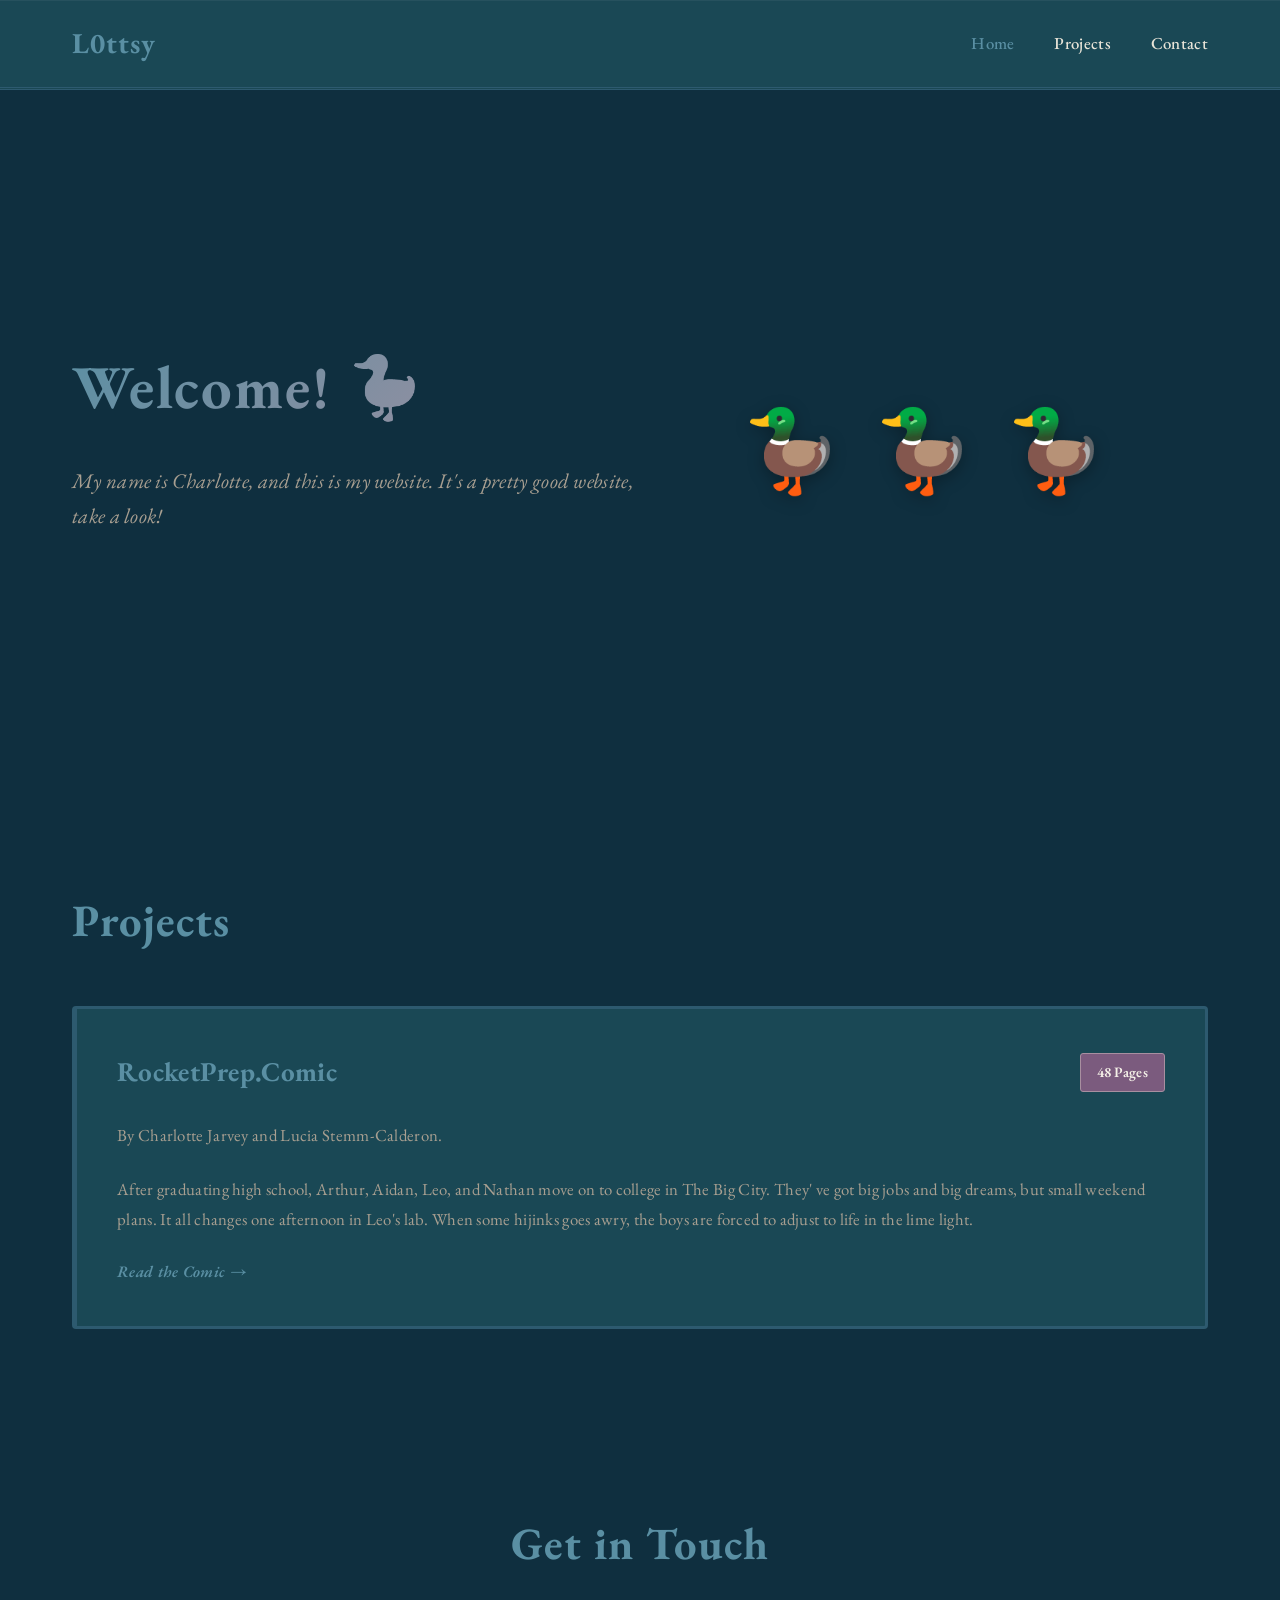
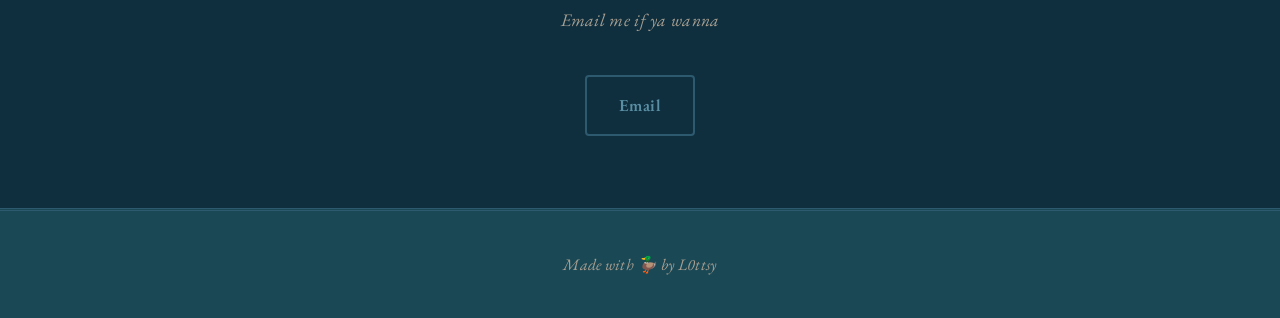
==== index.html @ df95b1f7 "stylization" ====
<!-- Cache buster: 2026-06-23 -->
<!DOCTYPE html>
<html lang="en">
<head>
    <meta charset="UTF-8">
    <meta name="viewport" content="width=device-width, initial-scale=1.0">
    <title>L0ttsy - Creator</title>
    <link rel="stylesheet" href="styles.css?v=2">
</head>
<body>
    <nav class="navbar">
        <div class="nav-container">
            <div class="logo">L0ttsy</div>
            <ul class="nav-links">
                <li><a href="#home" class="active">Home</a></li>
                <li><a href="#projects">Projects</a></li>
                <li><a href="#contact">Contact</a></li>
            </ul>
        </div>
    </nav>

    <section id="home" class="hero">
        <div class="hero-content">
            <h1>Welcome! 🦆</h1>
            <p>My name is Charlotte, and this is my website. It's a pretty good website, take a look!</p>
           
        </div>
        <div class="hero-ducks">
            <span class="duck">🦆</span>
            <span class="duck">🦆</span>
            <span class="duck">🦆</span>
        </div>
    </section>

    <section id="projects" class="projects">
        <h2>Projects</h2>
        <div class="project-card">
            <div class="project-header">
                <h3>RocketPrep.Comic</h3>
                <span class="badge">48 Pages</span>
            </div>
            <p>By Charlotte Jarvey and Lucia Stemm-Calderon.</p>
                
               <p> After graduating high school, Arthur, Aidan, Leo, and Nathan move on to college in The Big City. They' ve got big jobs and big dreams, but small weekend plans. It all changes one afternoon in Leo's lab. When some hijinks goes awry, the boys are forced to adjust to life in the lime light. </p>
            <a href="rocketprep-comic/index.html" class="project-link">Read the Comic →</a>
        </div>
    </section>

    <section id="contact" class="contact">
        <h2>Get in Touch</h2>
        <p>Email me if ya wanna</p>
        <div class="contact-links">
            <a href="mailto:charlottejarvey113@gmail.com">Email</a>
        </div>
    </section>

    <footer>
        <p>Made with 🦆 by L0ttsy</p>
    </footer>
</body>
</html>
---- styles.css ----
@import url('https://fonts.googleapis.com/css2?family=EB+Garamond:ital,wght@0,400;0,500;0,600;0,700;1,400&display=swap');

* {
    margin: 0;
    padding: 0;
    box-sizing: border-box;
}

:root {
    --primary-dark: #0f2f3f;
    --secondary-dark: #1a4855;
    --teal-victorian: #2d5a6f;
    --teal-light: #5a8fa3;
    --purple: #7b5b7e;
    --purple-light: #a88fa0;
    --accent: #2d5a6f;
    --cream: #f5f1e8;
    --text-light: #e8e4d8;
    --text-muted: #a89f91;
}

body {
    font-family: 'EB Garamond', serif;
    background-color: var(--primary-dark);
    color: var(--text-light);
    line-height: 1.7;
    letter-spacing: 0.3px;
}

/* Monospace font for RocketPrep.Comic references */
.rocket-prep-font {
    font-family: 'Courier New', monospace;
    font-weight: 700;
    letter-spacing: 1px;
}

/* Navigation */
.navbar {
    background-color: var(--secondary-dark);
    padding: 1.2rem 0;
    position: sticky;
    top: 0;
    z-index: 100;
    border-bottom: 3px double var(--teal-victorian);
    box-shadow: inset 0 1px 0 rgba(255, 255, 255, 0.05);
}

.nav-container {
    max-width: 1200px;
    margin: 0 auto;
    padding: 0 2rem;
    display: flex;
    justify-content: space-between;
    align-items: center;
}

.logo {
    font-size: 1.8rem;
    font-weight: 700;
    color: var(--teal-light);
    letter-spacing: 1px;
}

.nav-links {
    list-style: none;
    display: flex;
    gap: 2.5rem;
}

.nav-links a {
    color: var(--text-light);
    text-decoration: none;
    transition: color 0.3s ease;
    font-weight: 500;
    font-size: 1.05rem;
}

.nav-links a:hover,
.nav-links a.active {
    color: var(--teal-light);
}

/* Hero Section */
.hero {
    min-height: 80vh;
    display: flex;
    align-items: center;
    justify-content: space-between;
    padding: 4rem 2rem;
    max-width: 1200px;
    margin: 0 auto;
    position: relative;
}

.hero-content {
    flex: 1;
    z-index: 2;
}

.hero h1 {
    font-size: 3.8rem;
    margin-bottom: 1.5rem;
    background: linear-gradient(135deg, var(--teal-light), var(--purple-light));
    -webkit-background-clip: text;
    -webkit-text-fill-color: transparent;
    background-clip: text;
    font-weight: 700;
    letter-spacing: 2px;
}

.hero p {
    font-size: 1.3rem;
    color: var(--text-muted);
    margin-bottom: 2rem;
    font-style: italic;
}

.cta-button {
    display: inline-block;
    padding: 1rem 2.2rem;
    background: linear-gradient(135deg, var(--teal-victorian), var(--teal-light));
    color: var(--cream);
    text-decoration: none;
    border-radius: 4px;
    font-weight: 600;
    transition: transform 0.3s ease, box-shadow 0.3s ease;
    border: 2px solid var(--teal-light);
    font-size: 1.1rem;
    letter-spacing: 0.5px;
}

.cta-button:hover {
    transform: translateY(-3px);
    box-shadow: 0 12px 30px rgba(45, 90, 111, 0.35);
    background: linear-gradient(135deg, var(--teal-light), var(--teal-victorian));
}

/* Duck animation */
.hero-ducks {
    flex: 1;
    display: flex;
    justify-content: center;
    align-items: center;
    gap: 2rem;
    position: relative;
}

.duck {
    font-size: 5rem;
    animation: duck-float 4s ease-in-out infinite;
    filter: drop-shadow(0 4px 8px rgba(0, 0, 0, 0.3));
}

.duck:nth-child(2) {
    animation-delay: 0.7s;
}

.duck:nth-child(3) {
    animation-delay: 1.4s;
}

@keyframes duck-float {
    0%, 100% {
        transform: translateY(0px) rotate(0deg);
    }
    50% {
        transform: translateY(-25px) rotate(2deg);
    }
}

/* Projects Section */
.projects {
    padding: 4.5rem 2rem;
    max-width: 1200px;
    margin: 0 auto;
}

.projects h2 {
    font-size: 2.8rem;
    margin-bottom: 3rem;
    color: var(--teal-light);
    font-weight: 700;
    letter-spacing: 1px;
}

.project-card {
    background-color: var(--secondary-dark);
    padding: 2.5rem;
    border-radius: 4px;
    border-left: 5px solid var(--teal-victorian);
    border: 3px solid var(--teal-victorian);
    border-left: 5px solid var(--teal-victorian);
    transition: transform 0.3s ease, box-shadow 0.3s ease;
    margin-bottom: 2rem;
}

.project-card:hover {
    transform: translateX(10px);
    box-shadow: 0 12px 35px rgba(45, 90, 111, 0.25);
}

.project-header {
    display: flex;
    justify-content: space-between;
    align-items: center;
    margin-bottom: 1.5rem;
}

.project-header h3 {
    font-size: 1.7rem;
    color: var(--teal-light);
    font-weight: 700;
}

.badge {
    background-color: var(--purple);
    padding: 0.4rem 1rem;
    border-radius: 3px;
    font-size: 0.9rem;
    font-weight: 600;
    color: var(--cream);
    border: 1px solid var(--purple-light);
}

.project-card p {
    color: var(--text-muted);
    margin-bottom: 1.5rem;
    line-height: 1.8;
    font-size: 1.05rem;
}

.project-link {
    color: var(--teal-light);
    text-decoration: none;
    font-weight: 600;
    transition: color 0.3s ease;
    font-style: italic;
}

.project-link:hover {
    color: var(--purple-light);
}

/* Contact Section */
.contact {
    padding: 4.5rem 2rem;
    text-align: center;
    max-width: 1200px;
    margin: 0 auto;
}

.contact h2 {
    font-size: 2.8rem;
    margin-bottom: 1.5rem;
    color: var(--teal-light);
    font-weight: 700;
    letter-spacing: 1px;
}

.contact p {
    color: var(--text-muted);
    margin-bottom: 2.5rem;
    font-style: italic;
    font-size: 1.1rem;
}

.contact-links {
    display: flex;
    gap: 1.5rem;
    justify-content: center;
    flex-wrap: wrap;
}

.contact-links a {
    padding: 0.9rem 2rem;
    border: 2px solid var(--teal-victorian);
    color: var(--teal-light);
    text-decoration: none;
    border-radius: 4px;
    transition: all 0.3s ease;
    font-weight: 600;
    font-size: 1.05rem;
    letter-spacing: 0.5px;
}

.contact-links a:hover {
    background-color: var(--teal-victorian);
    color: var(--cream);
    box-shadow: 0 8px 20px rgba(45, 90, 111, 0.3);
    transform: translateY(-2px);
}

/* Footer */
footer {
    background-color: var(--secondary-dark);
    padding: 2.5rem;
    text-align: center;
    color: var(--text-muted);
    border-top: 3px double var(--teal-victorian);
    font-style: italic;
}

/* Responsive */
@media (max-width: 768px) {
    .hero {
        flex-direction: column;
        text-align: center;
    }

    .hero h1 {
        font-size: 2.5rem;
    }

    .hero-ducks {
        margin-top: 2rem;
    }

    .duck {
        font-size: 3.5rem;
    }

    .nav-links {
        gap: 1.5rem;
    }

    .project-header {
        flex-direction: column;
        align-items: flex-start;
        gap: 0.5rem;
    }

    .projects h2,
    .contact h2 {
        font-size: 2rem;
    }
}
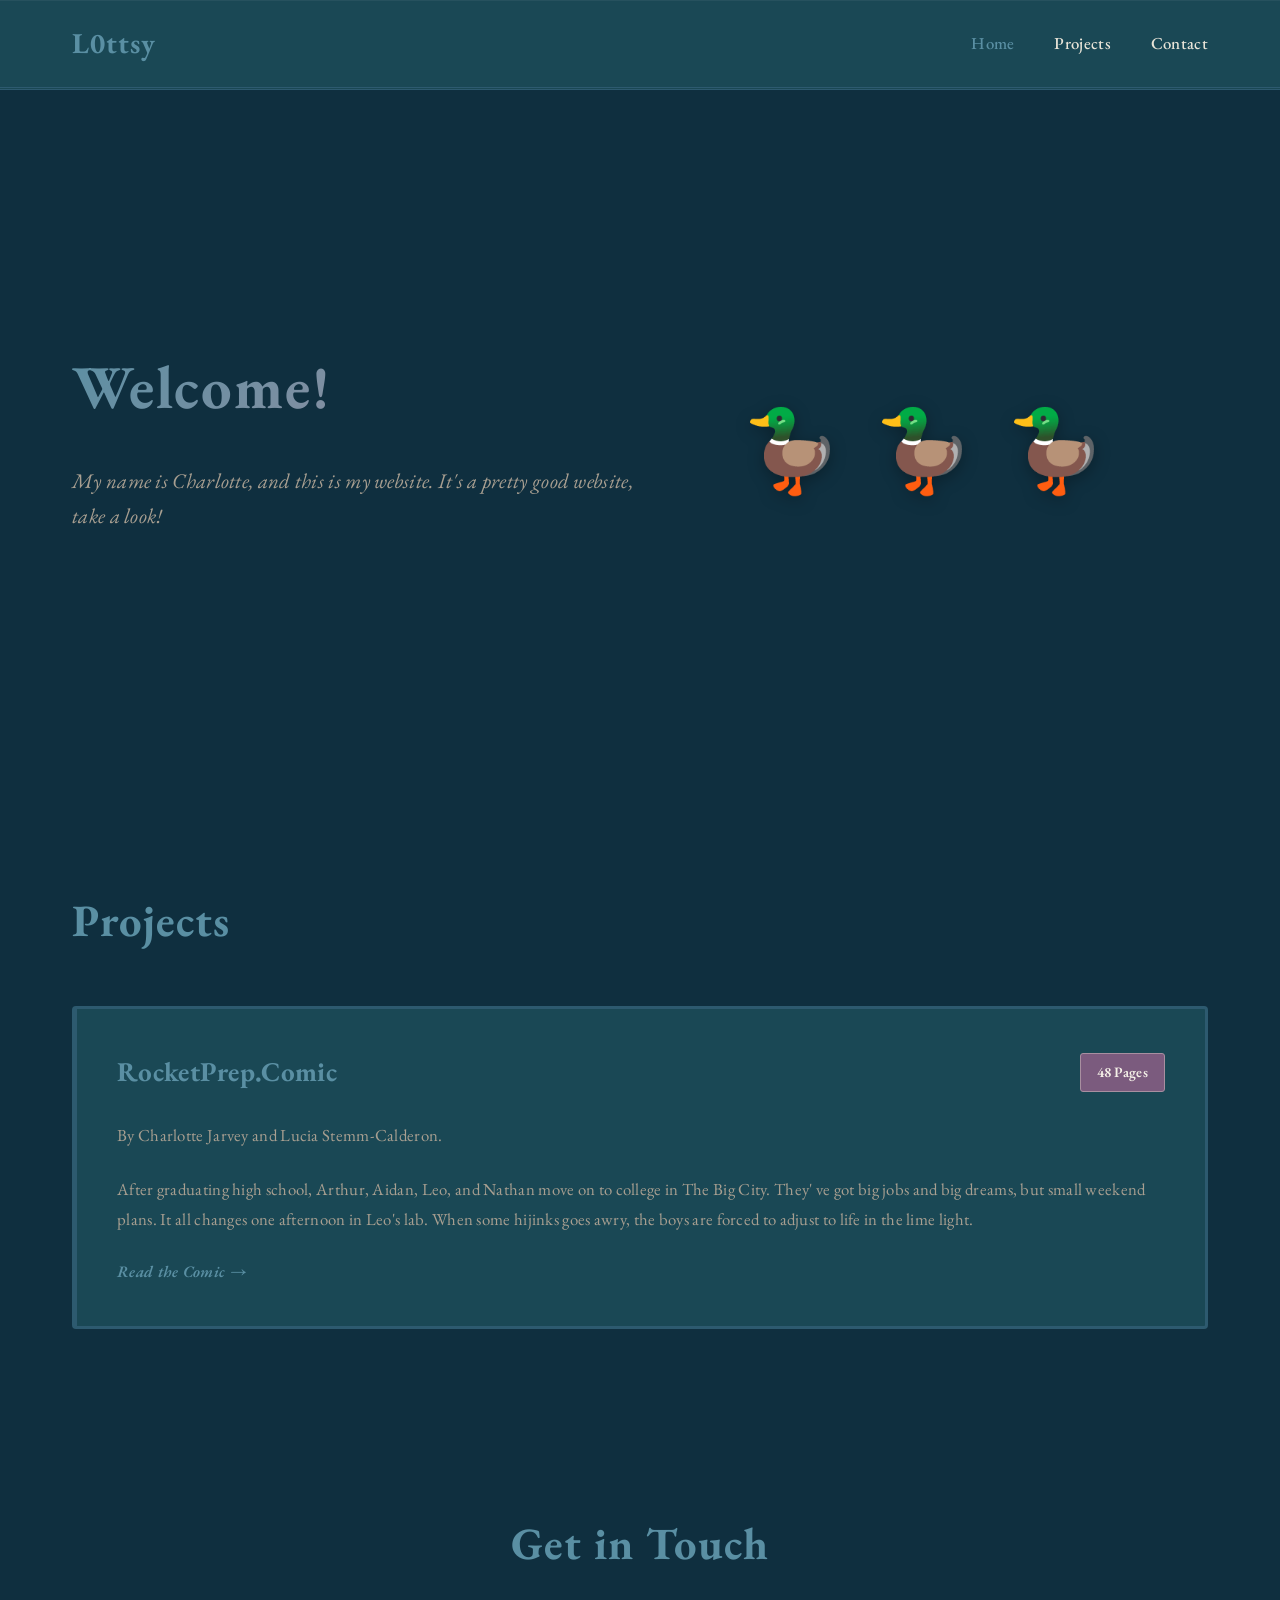
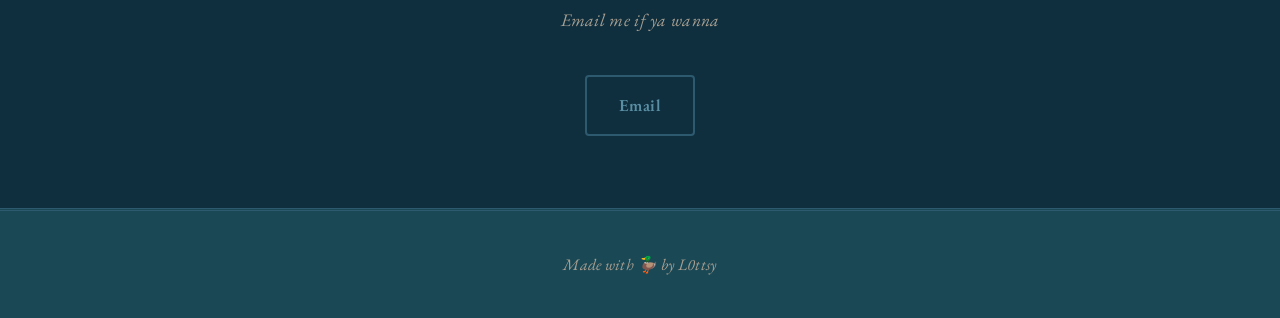
==== commit f3aca9e7: "delted duck" ====
--- a/index.html
+++ b/index.html
@@ -21,7 +21,7 @@
 
     <section id="home" class="hero">
         <div class="hero-content">
-            <h1>Welcome! 🦆</h1>
+            <h1>Welcome!</h1>
             <p>My name is Charlotte, and this is my website. It's a pretty good website, take a look!</p>
            
         </div>
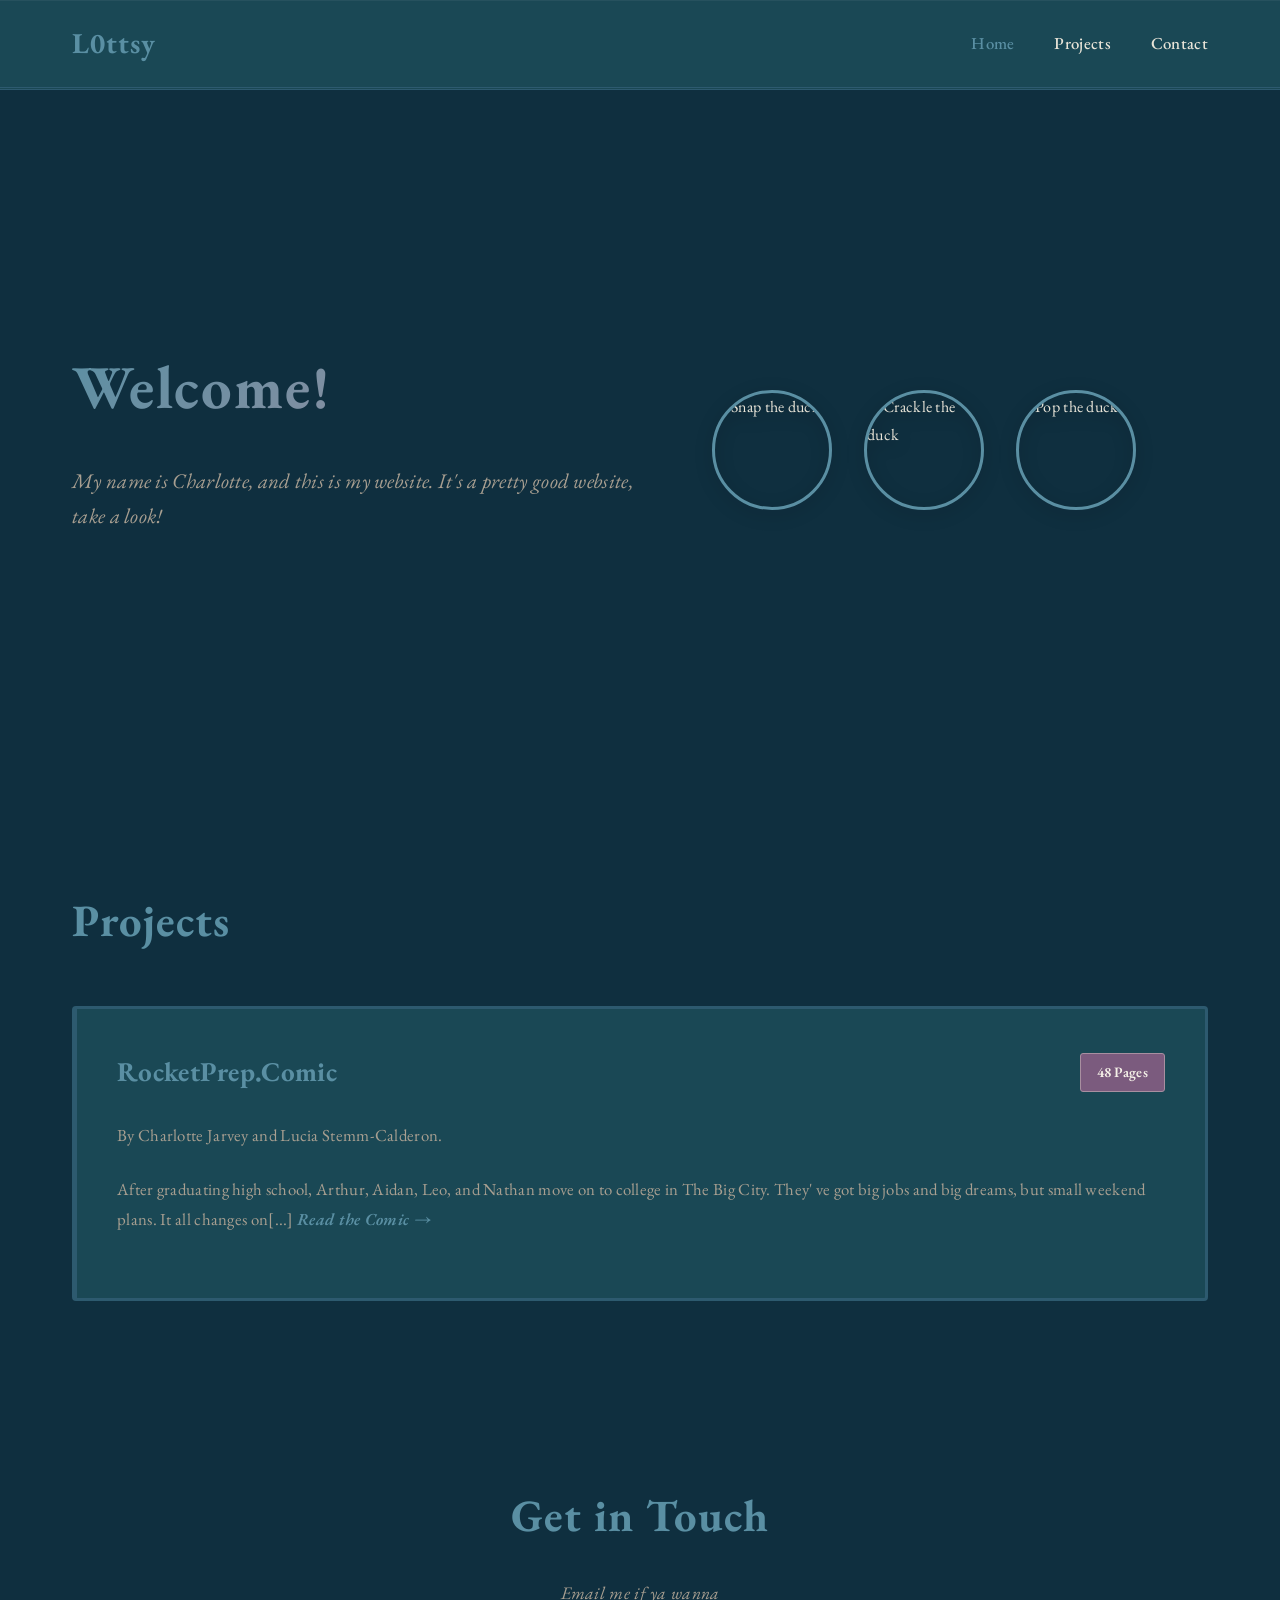
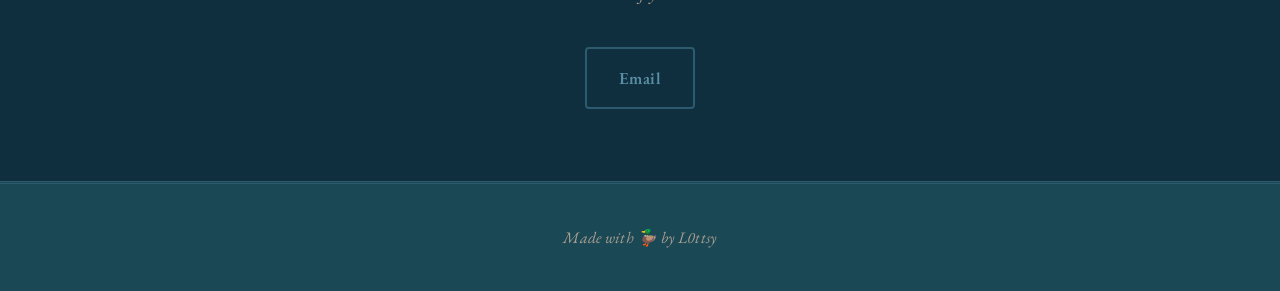
==== commit 8b0e12f8: "Major updates: real duck images, fixed mobile flipbook, single page covers, and admin Q&A panel" ====
--- a/index.html
+++ b/index.html
@@ -1,11 +1,11 @@
-<!-- Cache buster: 2026-06-23 -->
+<!-- Cache buster: 2026-06-23-v3 -->
 <!DOCTYPE html>
 <html lang="en">
 <head>
     <meta charset="UTF-8">
     <meta name="viewport" content="width=device-width, initial-scale=1.0">
-    <title>L0ttsy - Creator</title>
-    <link rel="stylesheet" href="styles.css?v=2">
+    <title>Charlotte Jarvey</title>
+    <link rel="stylesheet" href="styles.css?v=5">
 </head>
 <body>
     <nav class="navbar">
@@ -26,9 +26,9 @@
            
         </div>
         <div class="hero-ducks">
-            <span class="duck">🦆</span>
-            <span class="duck">🦆</span>
-            <span class="duck">🦆</span>
+            <img src="images/snap.jpeg" alt="Snap the duck" class="duck-img">
+            <img src="images/crackle.jpeg" alt="Crackle the duck" class="duck-img">
+            <img src="images/pop.jpeg" alt="Pop the duck" class="duck-img">
         </div>
     </section>
 
@@ -41,7 +41,7 @@
             </div>
             <p>By Charlotte Jarvey and Lucia Stemm-Calderon.</p>
                 
-               <p> After graduating high school, Arthur, Aidan, Leo, and Nathan move on to college in The Big City. They' ve got big jobs and big dreams, but small weekend plans. It all changes one afternoon in Leo's lab. When some hijinks goes awry, the boys are forced to adjust to life in the lime light. </p>
+               <p> After graduating high school, Arthur, Aidan, Leo, and Nathan move on to college in The Big City. They' ve got big jobs and big dreams, but small weekend plans. It all changes on[...]
             <a href="rocketprep-comic/index.html" class="project-link">Read the Comic →</a>
         </div>
     </section>
@@ -58,4 +58,4 @@
         <p>Made with 🦆 by L0ttsy</p>
     </footer>
 </body>
-</html>
+</html>
--- a/styles.css
+++ b/styles.css
@@ -135,7 +135,7 @@
     background: linear-gradient(135deg, var(--teal-light), var(--teal-victorian));
 }
 
-/* Duck animation */
+/* Duck images */
 .hero-ducks {
     flex: 1;
     display: flex;
@@ -145,17 +145,26 @@
     position: relative;
 }
 
-.duck {
-    font-size: 5rem;
+.duck-img {
+    width: 120px;
+    height: 120px;
+    object-fit: cover;
+    border-radius: 50%;
+    border: 3px solid var(--teal-light);
     animation: duck-float 4s ease-in-out infinite;
     filter: drop-shadow(0 4px 8px rgba(0, 0, 0, 0.3));
-}
-
-.duck:nth-child(2) {
+    transition: transform 0.3s ease;
+}
+
+.duck-img:hover {
+    transform: scale(1.05);
+}
+
+.duck-img:nth-child(2) {
     animation-delay: 0.7s;
 }
 
-.duck:nth-child(3) {
+.duck-img:nth-child(3) {
     animation-delay: 1.4s;
 }
 
@@ -315,8 +324,9 @@
         margin-top: 2rem;
     }
 
-    .duck {
-        font-size: 3.5rem;
+    .duck-img {
+        width: 100px;
+        height: 100px;
     }
 
     .nav-links {
@@ -333,4 +343,4 @@
     .contact h2 {
         font-size: 2rem;
     }
-}
+}
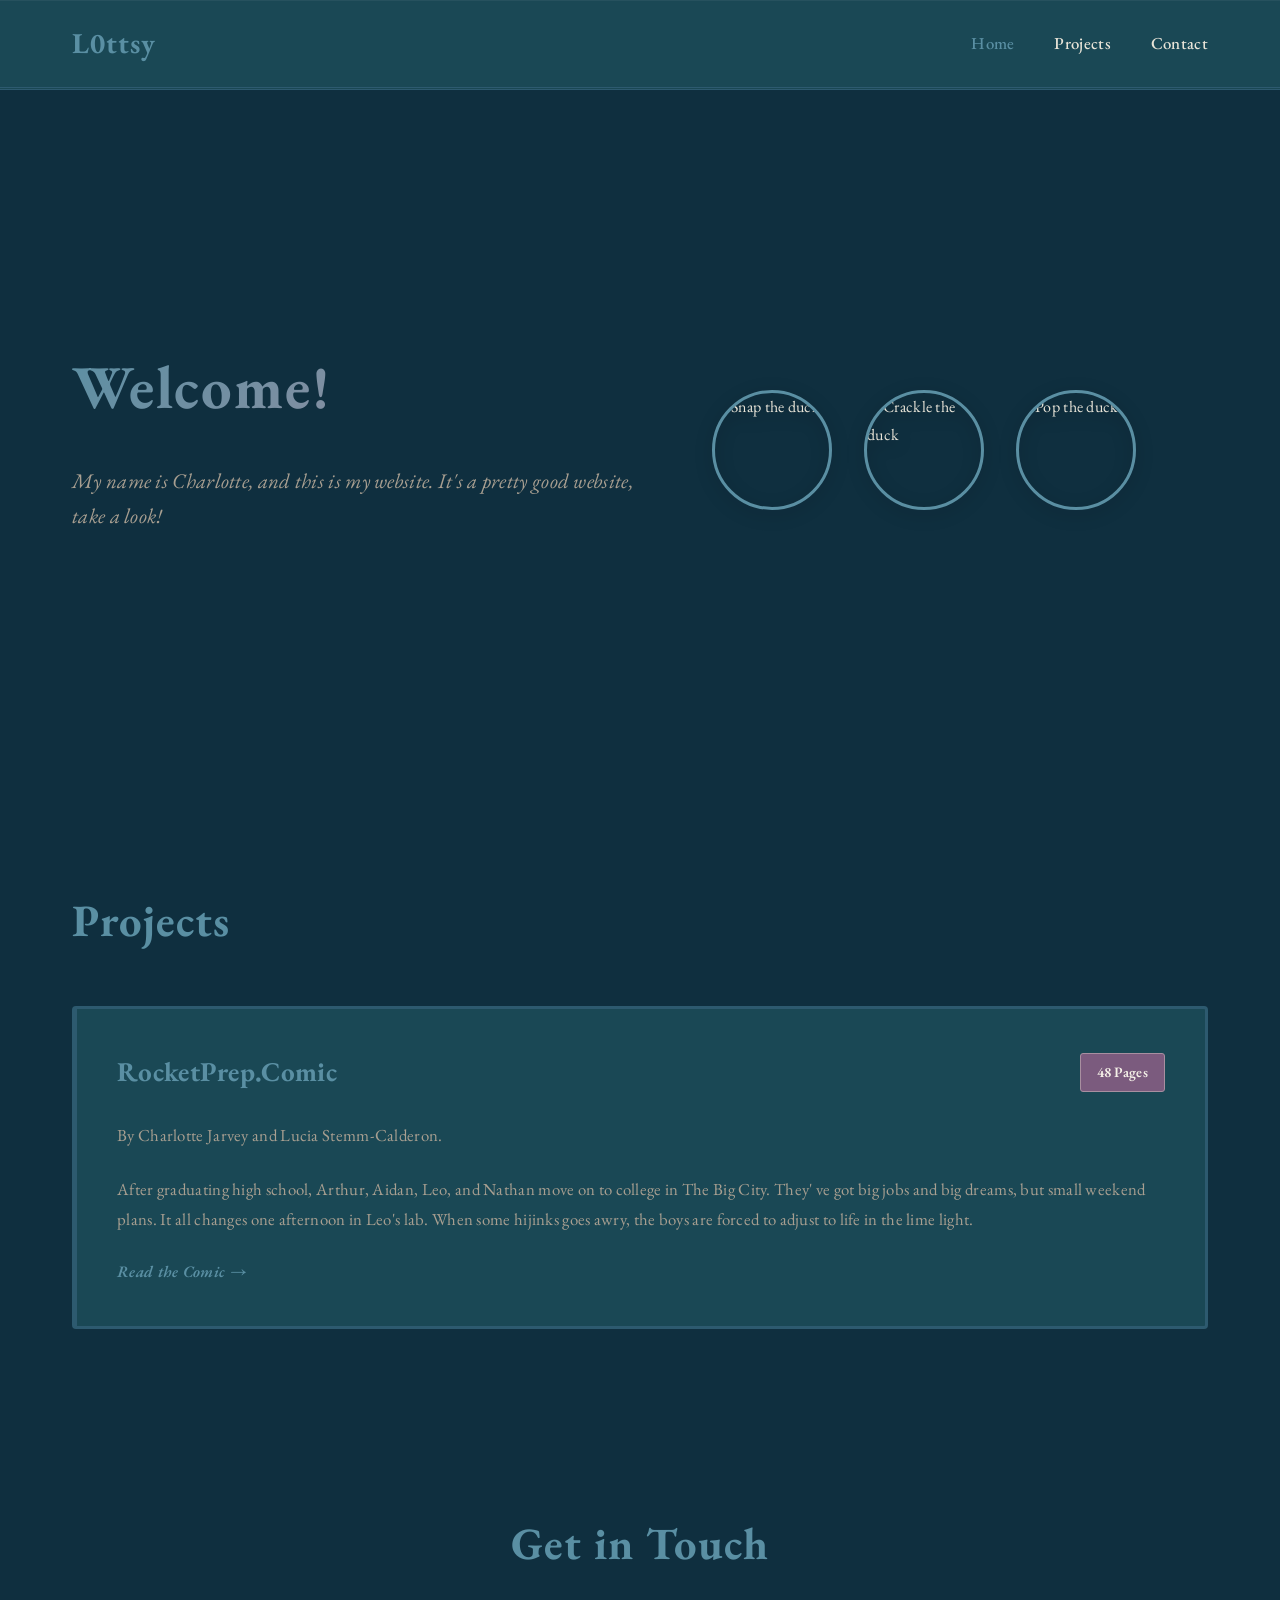
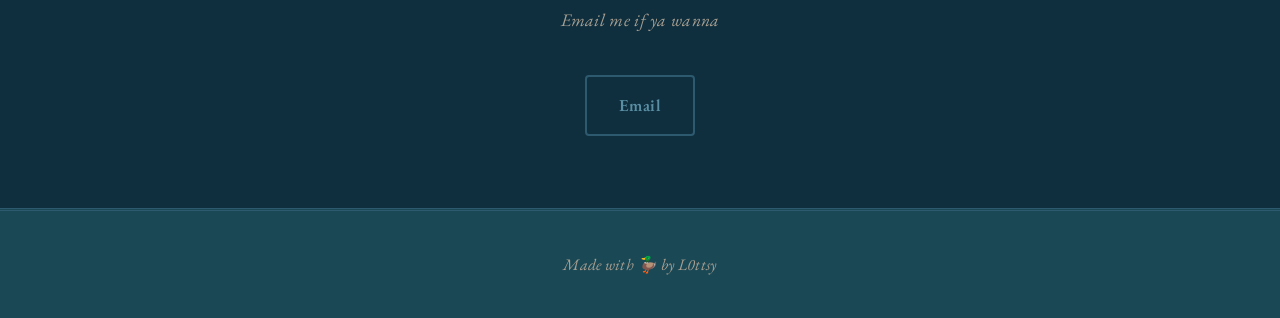
==== commit ad87b2ce: "Update index.html" ====
--- a/index.html
+++ b/index.html
@@ -41,7 +41,9 @@
             </div>
             <p>By Charlotte Jarvey and Lucia Stemm-Calderon.</p>
                 
-               <p> After graduating high school, Arthur, Aidan, Leo, and Nathan move on to college in The Big City. They' ve got big jobs and big dreams, but small weekend plans. It all changes on[...]
+              <p> After graduating high school, Arthur, Aidan, Leo, and Nathan move on to college in The Big City. 
+                  They' ve got big jobs and big dreams, but small weekend plans. It all changes one afternoon in Leo's lab. 
+                  When some hijinks goes awry, the boys are forced to adjust to life in the lime light. </p>
             <a href="rocketprep-comic/index.html" class="project-link">Read the Comic →</a>
         </div>
     </section>
@@ -58,4 +60,4 @@
         <p>Made with 🦆 by L0ttsy</p>
     </footer>
 </body>
-</html>+</html>
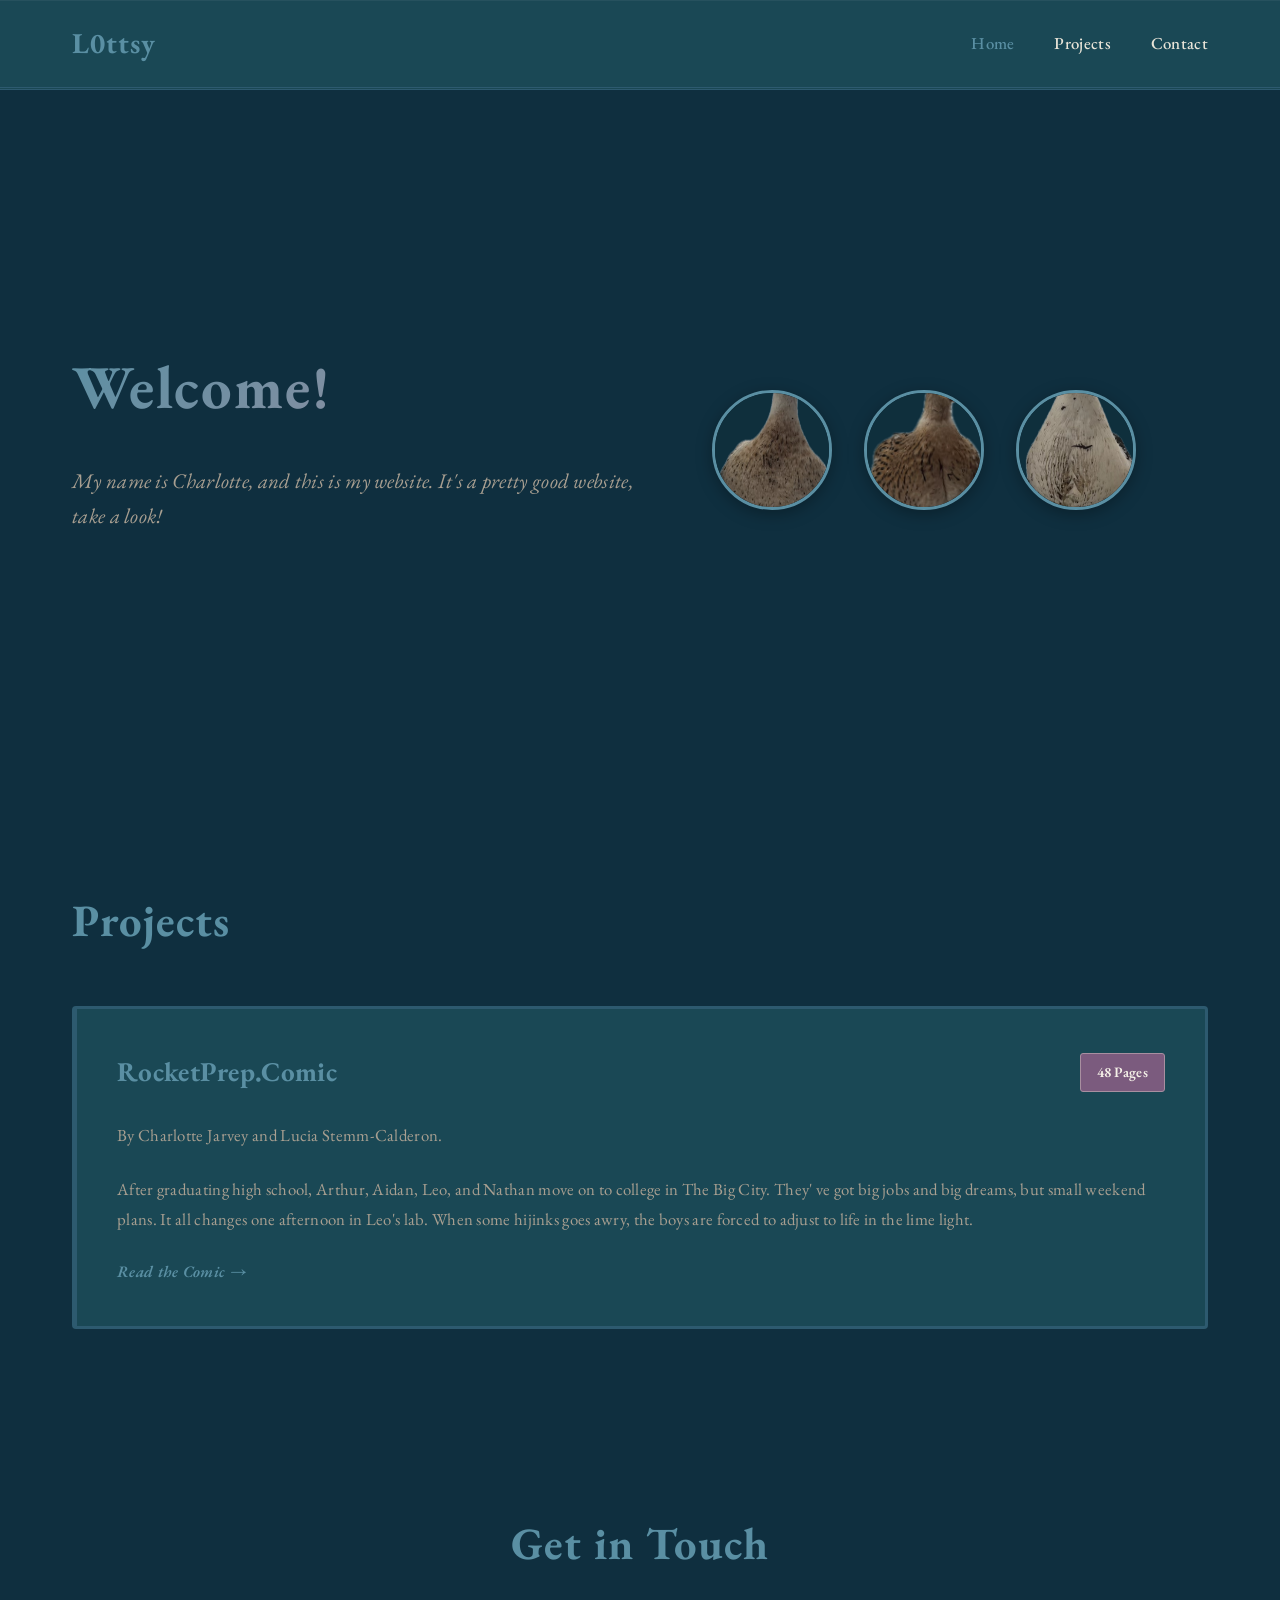
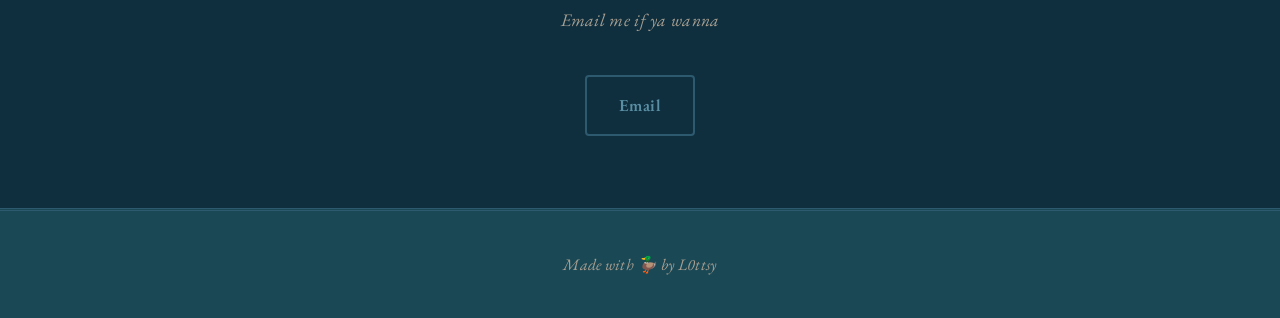
==== commit c166ee42: "Update index.html" ====
--- a/index.html
+++ b/index.html
@@ -26,9 +26,9 @@
            
         </div>
         <div class="hero-ducks">
-            <img src="images/snap.jpeg" alt="Snap the duck" class="duck-img">
-            <img src="images/crackle.jpeg" alt="Crackle the duck" class="duck-img">
-            <img src="images/pop.jpeg" alt="Pop the duck" class="duck-img">
+        <img src="images/snap.jpg" alt="Snap the duck" class="duck-img">
+        <img src="images/crackle.jpg" alt="Crackle the duck" class="duck-img">
+        <img src="images/pop.jpg" alt="Pop the duck" class="duck-img">
         </div>
     </section>
 
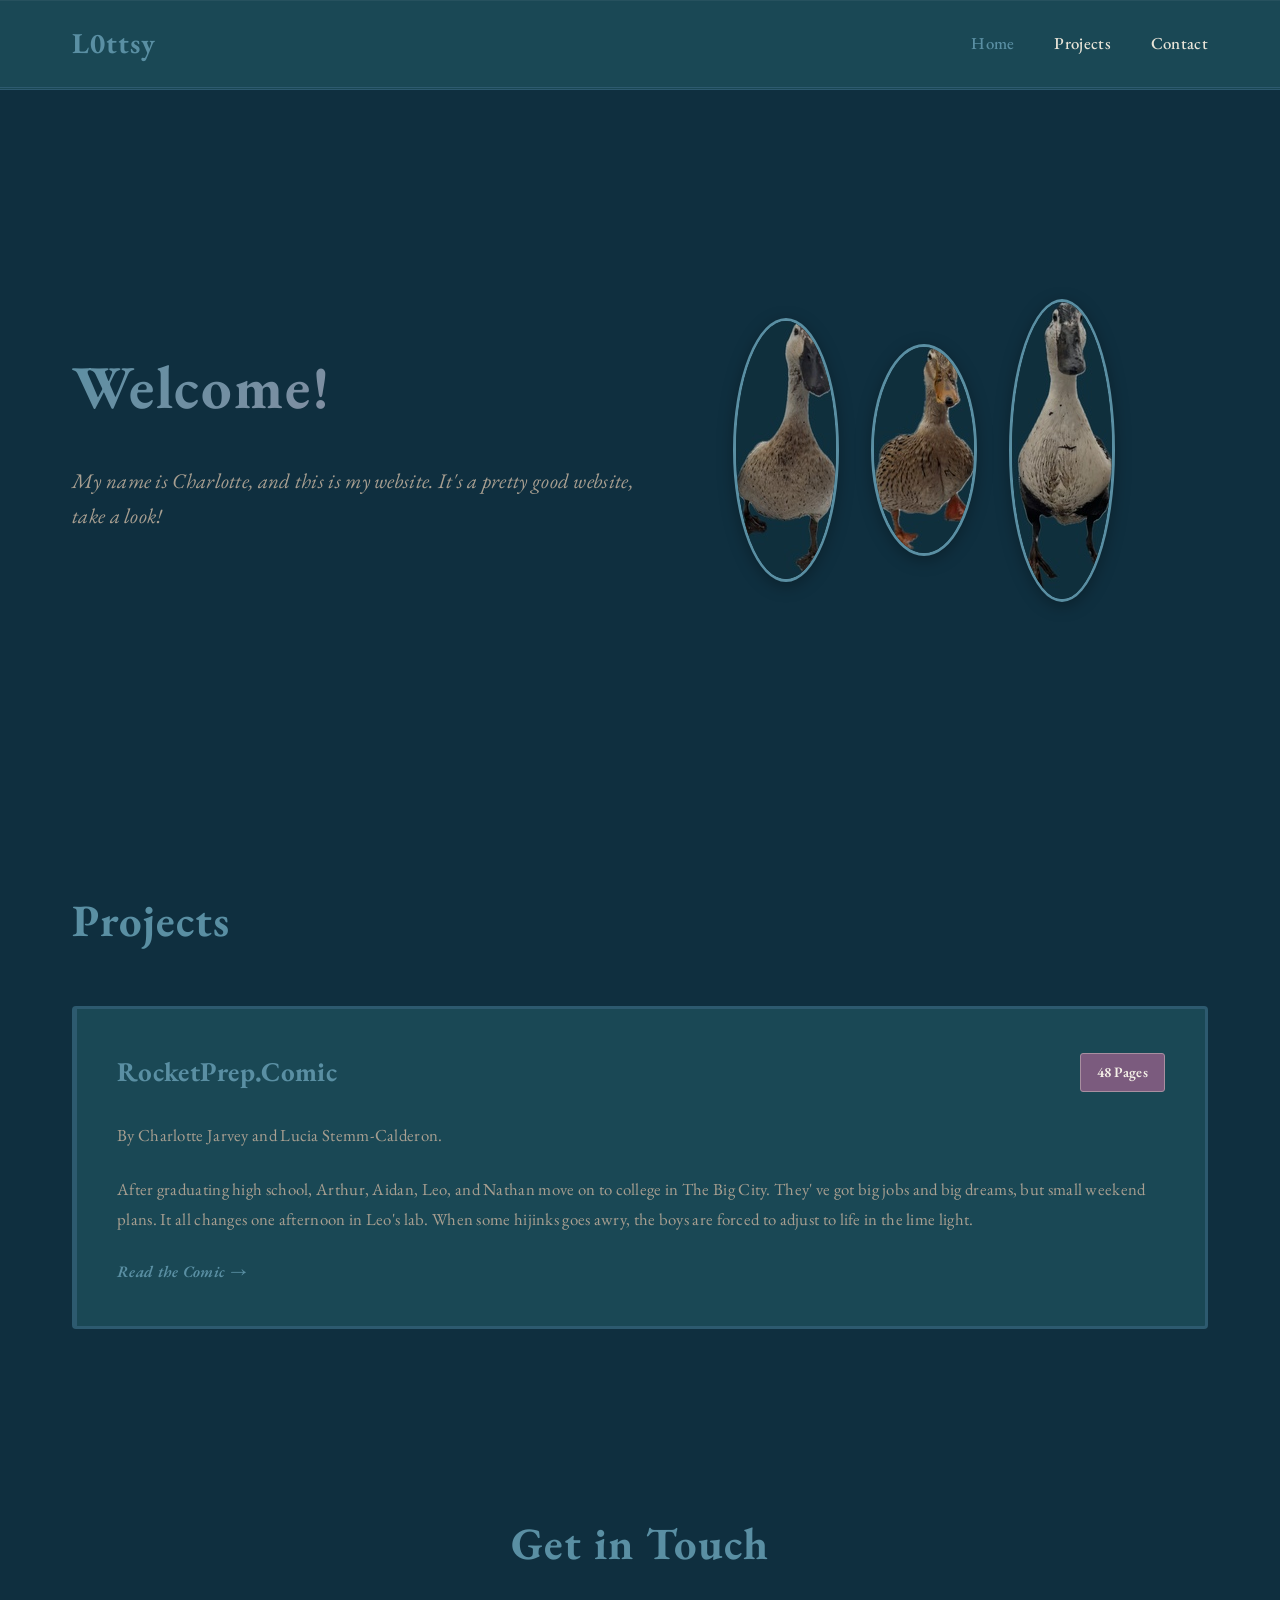
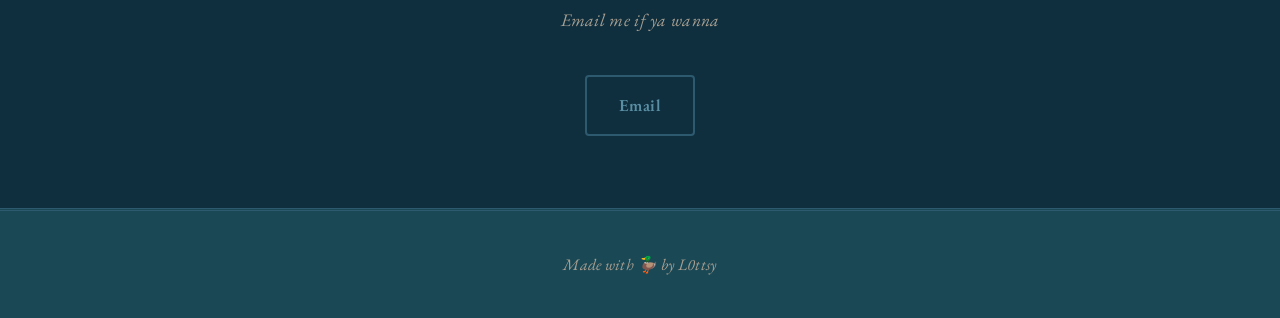
==== commit cfcb8a33: "Update index.html" ====
--- a/index.html
+++ b/index.html
@@ -26,9 +26,9 @@
            
         </div>
         <div class="hero-ducks">
-        <img src="images/snap.jpg" alt="Snap the duck" class="duck-img">
-        <img src="images/crackle.jpg" alt="Crackle the duck" class="duck-img">
-        <img src="images/pop.jpg" alt="Pop the duck" class="duck-img">
+        <img src="images/snap (1).jpg" alt="Snap the duck" class="duck-img">
+        <img src="images/crackle (1).jpg" alt="Crackle the duck" class="duck-img">
+        <img src="images/pop (1).jpg" alt="Pop the duck" class="duck-img">
         </div>
     </section>
 
--- a/styles.css
+++ b/styles.css
@@ -146,8 +146,8 @@
 }
 
 .duck-img {
-    width: 120px;
-    height: 120px;
+    width: auto;
+    height: auto;
     object-fit: cover;
     border-radius: 50%;
     border: 3px solid var(--teal-light);
@@ -343,4 +343,4 @@
     .contact h2 {
         font-size: 2rem;
     }
-}+}
